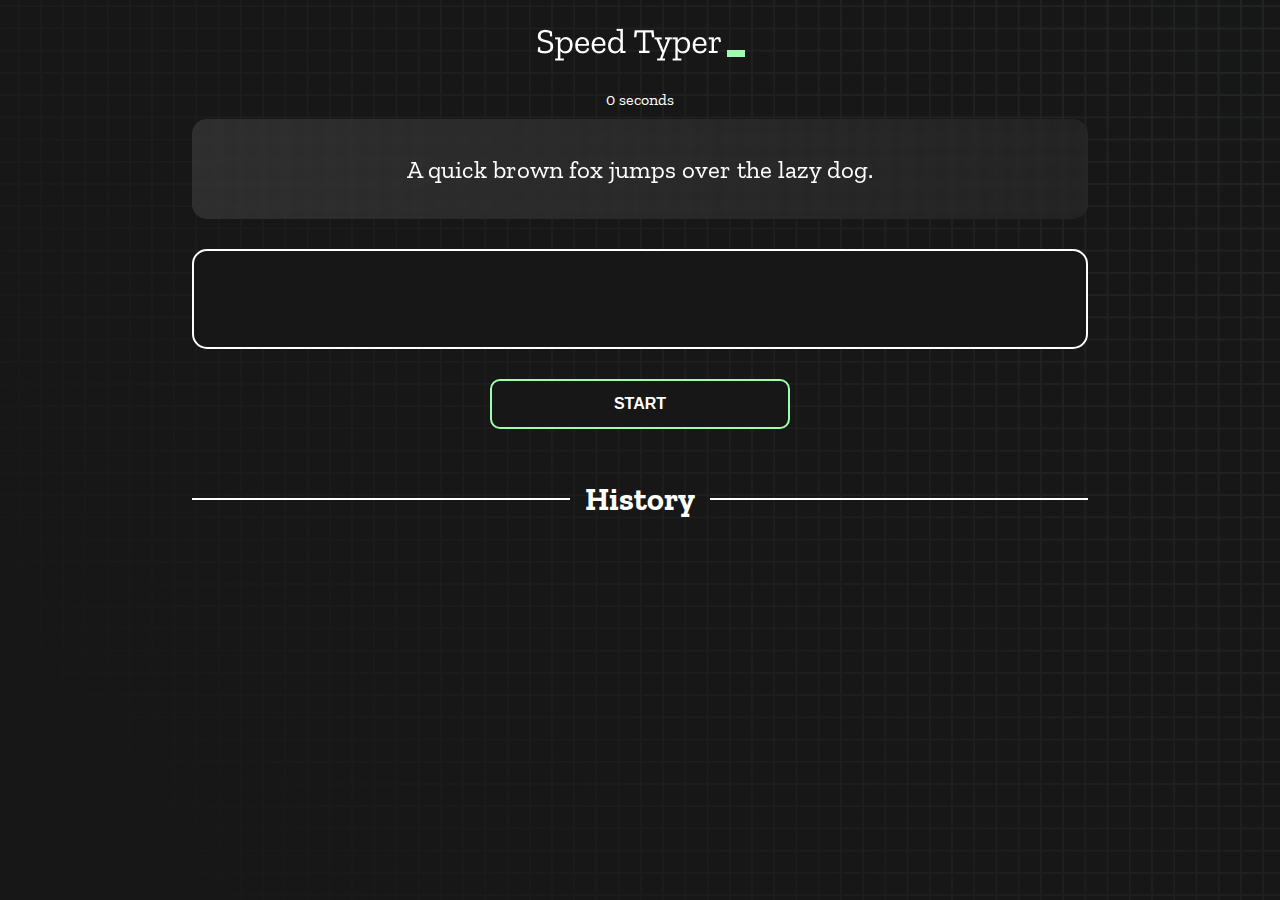
==== index.html @ 0050a8a4 "Initial commit" ====
<!DOCTYPE html>
<html lang="en">
  <head>
    <meta charset="UTF-8" />
    <meta http-equiv="X-UA-Compatible" content="IE=edge" />
    <meta name="viewport" content="width=device-width, initial-scale=1.0" />
    <title>Speed Monster</title>
    <link rel="stylesheet" href="styles.css" />
    <link rel="preconnect" href="https://fonts.googleapis.com" />
    <link rel="preconnect" href="https://fonts.gstatic.com" crossorigin />
    <link
      href="https://fonts.googleapis.com/css2?family=Zilla+Slab:wght@300;400;500&display=swap"
      rel="stylesheet"
    />
  </head>
  <body>
    <h1 class="title"><img src="./logo.png" /></h1>
    <div id="show-time">0 seconds</div>

    <div class="box-container">
      <div id="question"></div>

      <div id="display" class="inactive"></div>

      <div class="buttons">
        <button id="starts">START</button>
      </div>

      <div class="divider-container">
        <div class="line"></div>
        <h1 class="title2">History</h1>
        <div class="line"></div>
      </div>
      <div id="histories"></div>
    </div>

    <div id="countdown"></div>
    <div id="modal-background" class="hidden"></div>
    <div id="result" class="hidden"></div>

    <script src="./history.js"></script>
    <script src="./script.js"></script>
  </body>
</html>
---- styles.css ----
* {
  padding: 0;
  margin: 0;
  box-sizing: border-box;
}

body {
  background-image: url("./bg.png");
  background-size: cover;
  background-position: left top;
  font-family: "Zilla Slab", serif;
}

.box-container {
  width: 70%;
  margin: 0 auto;
}

#question {
  height: 100px;
  display: flex;
  align-items: center;
  justify-content: center;
  color: white;
  font-size: 25px;
  border-radius: 15px;
  background: rgb(255, 255, 255);
  background: linear-gradient(
    92.49deg,
    rgba(255, 255, 255, 0.1) 0.18%,
    rgba(255, 255, 255, 0.05) 99.85%
  );
  backdrop-filter: blur(5px);
  margin-bottom: 30px;
}

#display {
  height: 100px;
  display: flex;
  flex-wrap: wrap;
  align-items: center;
  padding-left: 5rem;
  color: white;
  font-size: 32px;
  background-color: #171717;
  border: 2px solid #9dffad;
  border-radius: 15px;
}

#countdown {
  position: fixed;
  height: 100vh;
  width: 100vw;
  background-color: rgba(0, 0, 0, 0.8);
  top: 0;
  left: 0;
  display: flex;
  align-items: center;
  justify-content: center;
  font-size: 3rem;
  color: white;
  display: none;
}
#result {
  position: fixed;
  top: 10%; 
  left: 10%;
  transform: translate(-50%, -50%);
  height: 250px;
  width: 400px;
  background-color: #171717;
  border-radius: 15px;
  border: 2px solid #9dffad;
  color: white;
  text-align: center;
  padding: 2rem;
}
#show-time{
  text-align: center;
  color: white;
  margin: 10px 0;
}

.green {
  color: #9dffad;
}
.red {
  color: #eb6565;
}
.bold {
  font-weight: 700;
}
.inactive {
  border: 2px solid white !important;
}
.hidden {
  display: none;
}
.title {
  text-align: center;
  color: white;
  margin: 20px 0;
}

.divider-container {
  height: 80px;
  display: flex;
  justify-content: center;
  align-items: center;
  gap: 15px;
  margin: 0 auto;
}

.line {
  height: 2px;
  background: white;
  width: 100%;
}

.title2 {
  color: white;
  display: block;
}

.buttons {
  display: flex;
  justify-content: center;
  margin: 30px 0;
}
button {
  padding: 10px 20px;
  border: none;
  font-size: 16px;
  font-weight: bold;
  width: 300px;
  height: 50px;
  color: white;
  background-color: #171717;
  border-radius: 10px;
  border: 2px solid #9dffad;
  cursor: pointer;
}

#histories {
  display: flex;
  flex-wrap: wrap;
  justify-content: space-around;
}

.card {
  width: 100%;
  height: 100%;
  padding: 50px;
  display: flex;
  justify-content: space-between;
  align-items: center;
  padding: 20px 30px;
  color: white;
  border-radius: 15px;
  background: rgb(255, 255, 255);
  background: linear-gradient(
    92.49deg,
    rgba(255, 255, 255, 0.1) 0.18%,
    rgba(255, 255, 255, 0.05) 99.85%
  );
  backdrop-filter: blur(5px);
  margin-bottom: 30px;
}

#modal-background {
  background: rgb(255, 255, 255);
  background: linear-gradient(
    92.49deg,
    rgba(255, 255, 255, 0.1) 0.18%,
    rgba(255, 255, 255, 0.05) 99.85%
  );
  backdrop-filter: blur(5px);
  height: 100vh;
  width: 100%;
  position: fixed;
  top: 0;
}

@media only screen and (max-width: 700px) {
  .box-container {
    padding: 0 20px;
    width: 100%;
  }
  .card {
    flex-direction: column;
  }
}
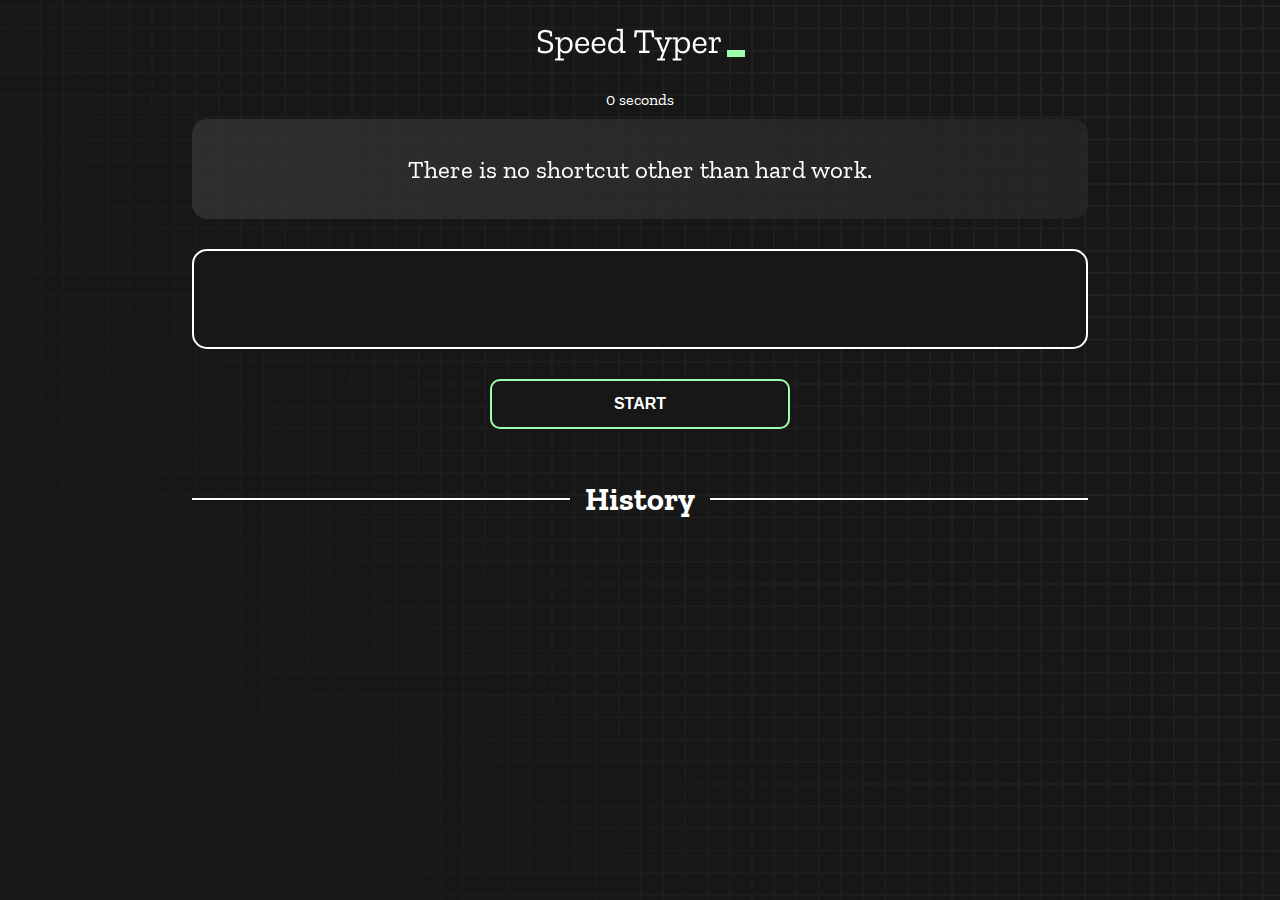
==== commit aff39dae: "fourth commit" ====
--- a/index.html
+++ b/index.html
@@ -12,6 +12,8 @@
       href="https://fonts.googleapis.com/css2?family=Zilla+Slab:wght@300;400;500&display=swap"
       rel="stylesheet"
     />
+    <link href="https://cdn.jsdelivr.net/npm/bootstrap@5.0.2/dist/css/bootstrap.min.css" rel="stylesheet" 
+    integrity="sha384-EVSTQN3/azprG1Anm3QDgpJLIm9Nao0Yz1ztcQTwFspd3yD65VohhpuuCOmLASjC" crossorigin="anonymous">
   </head>
   <body>
     <h1 class="title"><img src="./logo.png" /></h1>
@@ -31,8 +33,9 @@
         <h1 class="title2">History</h1>
         <div class="line"></div>
       </div>
-      <div id="histories"></div>
-    </div>
+
+        <div id="histories" class="row row-cols-1 row-cols-md-2 row-cols-lg-3 mb-5  g-4">
+      </div>
 
     <div id="countdown"></div>
     <div id="modal-background" class="hidden"></div>
--- a/styles.css
+++ b/styles.css
@@ -65,7 +65,7 @@
   position: fixed;
   top: 10%; 
   left: 10%;
-  transform: translate(-50%, -50%);
+  transform: translate(70%, 10%);
   height: 250px;
   width: 400px;
   background-color: #171717;
@@ -154,6 +154,7 @@
   display: flex;
   justify-content: space-between;
   align-items: center;
+  text-align: center;
   padding: 20px 30px;
   color: white;
   border-radius: 15px;
@@ -162,7 +163,7 @@
     92.49deg,
     rgba(255, 255, 255, 0.1) 0.18%,
     rgba(255, 255, 255, 0.05) 99.85%
-  );
+  )!important;
   backdrop-filter: blur(5px);
   margin-bottom: 30px;
 }
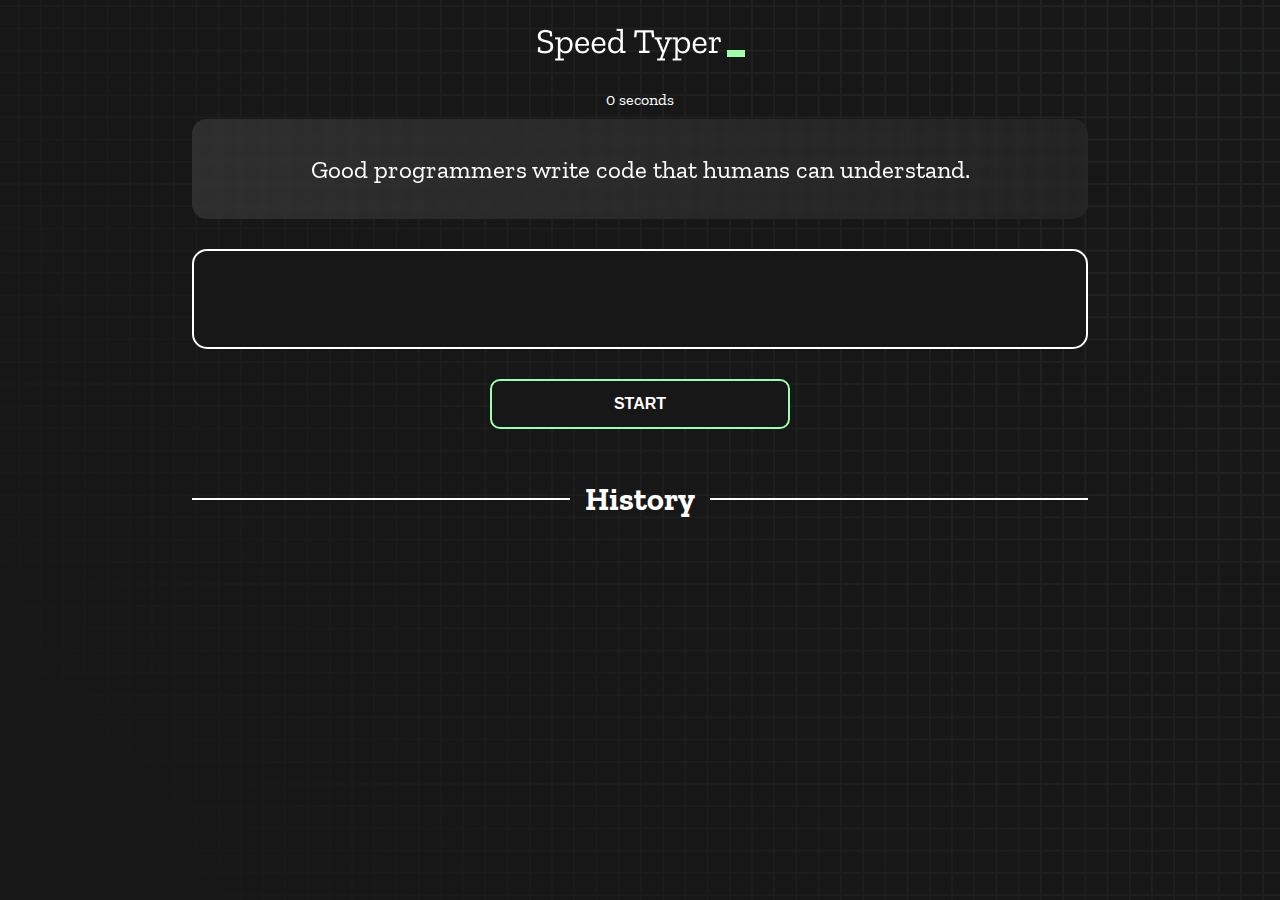
==== commit 4f095244: "fifth commit" ====
--- a/index.html
+++ b/index.html
@@ -40,7 +40,12 @@
     <div id="countdown"></div>
     <div id="modal-background" class="hidden"></div>
     <div id="result" class="hidden"></div>
-
+    <script src="https://cdn.jsdelivr.net/npm/@popperjs/core@2.9.2/dist/umd/popper.min.js" 
+    integrity="sha384-IQsoLXl5PILFhosVNubq5LC7Qb9DXgDA9i+tQ8Zj3iwWAwPtgFTxbJ8NT4GN1R8p" 
+    crossorigin="anonymous"></script>
+    <script src="https://cdn.jsdelivr.net/npm/bootstrap@5.0.2/dist/js/bootstrap.min.js" 
+    integrity="sha384-cVKIPhGWiC2Al4u+LWgxfKTRIcfu0JTxR+EQDz/bgldoEyl4H0zUF0QKbrJ0EcQF" 
+    crossorigin="anonymous"></script>
     <script src="./history.js"></script>
     <script src="./script.js"></script>
   </body>
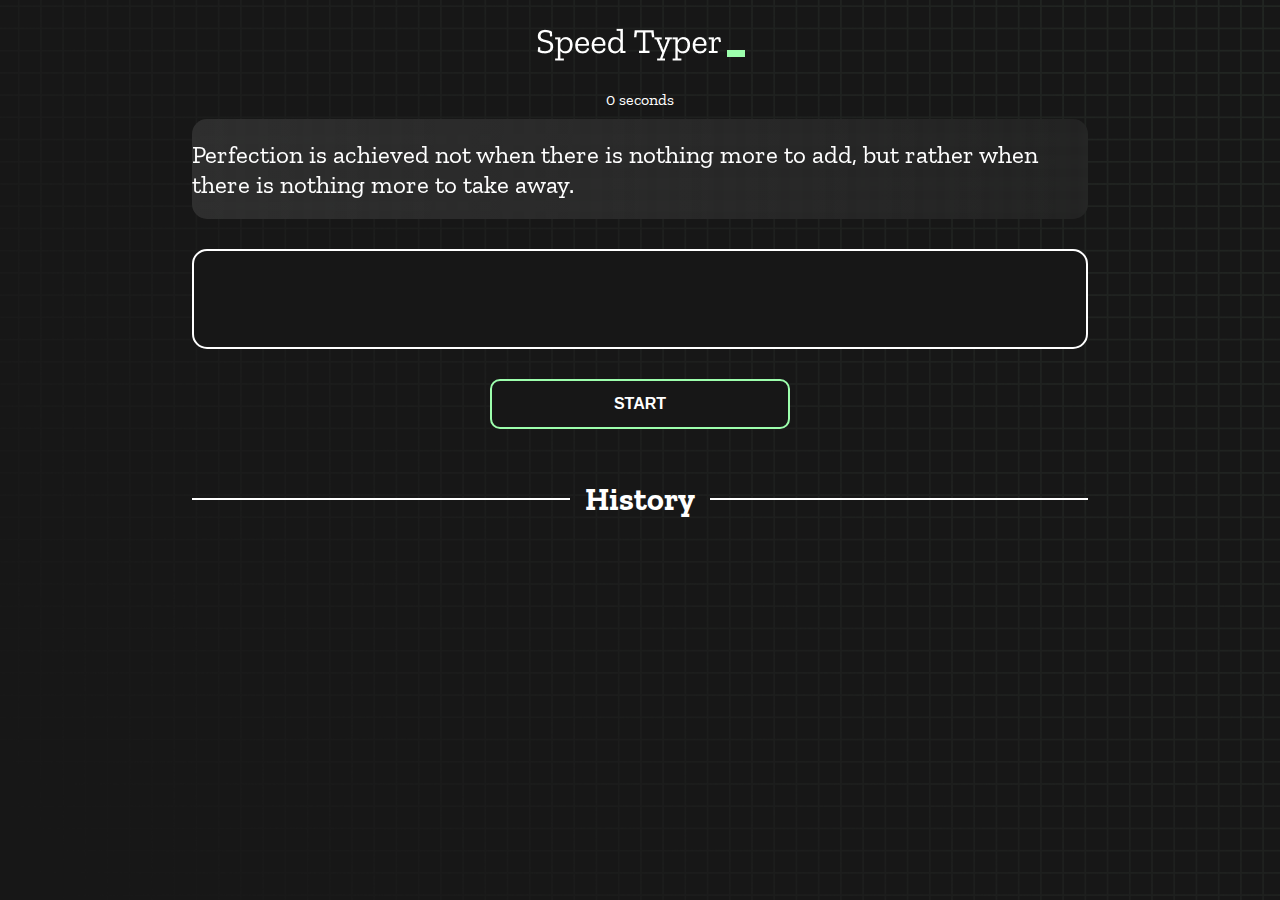
==== commit 341b6e38: "eight commit" ====
--- a/index.html
+++ b/index.html
@@ -1,52 +1,51 @@
 <!DOCTYPE html>
 <html lang="en">
-  <head>
-    <meta charset="UTF-8" />
-    <meta http-equiv="X-UA-Compatible" content="IE=edge" />
-    <meta name="viewport" content="width=device-width, initial-scale=1.0" />
-    <title>Speed Monster</title>
-    <link rel="stylesheet" href="styles.css" />
-    <link rel="preconnect" href="https://fonts.googleapis.com" />
-    <link rel="preconnect" href="https://fonts.gstatic.com" crossorigin />
-    <link
-      href="https://fonts.googleapis.com/css2?family=Zilla+Slab:wght@300;400;500&display=swap"
-      rel="stylesheet"
-    />
-    <link href="https://cdn.jsdelivr.net/npm/bootstrap@5.0.2/dist/css/bootstrap.min.css" rel="stylesheet" 
+<head>
+  <meta charset="UTF-8" />
+  <meta http-equiv="X-UA-Compatible" content="IE=edge" />
+  <meta name="viewport" content="width=device-width, initial-scale=1.0" />
+  <title>Speed Monster</title>
+  <link rel="stylesheet" href="styles.css" />
+  <link rel="preconnect" href="https://fonts.googleapis.com" />
+  <link rel="preconnect" href="https://fonts.gstatic.com" crossorigin />
+  <link href="https://fonts.googleapis.com/css2?family=Zilla+Slab:wght@300;400;500&display=swap" rel="stylesheet" />
+  <link href="https://cdn.jsdelivr.net/npm/bootstrap@5.0.2/dist/css/bootstrap.min.css" rel="stylesheet"
     integrity="sha384-EVSTQN3/azprG1Anm3QDgpJLIm9Nao0Yz1ztcQTwFspd3yD65VohhpuuCOmLASjC" crossorigin="anonymous">
-  </head>
-  <body>
-    <h1 class="title"><img src="./logo.png" /></h1>
-    <div id="show-time">0 seconds</div>
+</head>
+<body>
+  <h1 class="title"><img src="./logo.png" /></h1>
+  <div id="show-time">0 seconds</div>
 
-    <div class="box-container">
-      <div id="question"></div>
+  <div class="box-container">
+    <div id="question"></div>
 
-      <div id="display" class="inactive"></div>
+    <div id="display" class="inactive"></div>
 
-      <div class="buttons">
-        <button id="starts">START</button>
-      </div>
+    <div class="buttons">
+      <button id="starts">START</button>
+    </div>
 
-      <div class="divider-container">
-        <div class="line"></div>
-        <h1 class="title2">History</h1>
-        <div class="line"></div>
-      </div>
+    <div class="divider-container">
+      <div class="line"></div>
+      <h1 class="title2">History</h1>
+      <div class="line"></div>
+    </div>
 
-        <div id="histories" class="row row-cols-1 row-cols-md-2 row-cols-lg-3 mb-5  g-4">
-      </div>
+    <div id="histories" class="row row-cols-1 row-cols-md-2 row-cols-lg-3 mb-5  g-4">
+    </div>
 
     <div id="countdown"></div>
     <div id="modal-background" class="hidden"></div>
     <div id="result" class="hidden"></div>
-    <script src="https://cdn.jsdelivr.net/npm/@popperjs/core@2.9.2/dist/umd/popper.min.js" 
-    integrity="sha384-IQsoLXl5PILFhosVNubq5LC7Qb9DXgDA9i+tQ8Zj3iwWAwPtgFTxbJ8NT4GN1R8p" 
-    crossorigin="anonymous"></script>
-    <script src="https://cdn.jsdelivr.net/npm/bootstrap@5.0.2/dist/js/bootstrap.min.js" 
-    integrity="sha384-cVKIPhGWiC2Al4u+LWgxfKTRIcfu0JTxR+EQDz/bgldoEyl4H0zUF0QKbrJ0EcQF" 
-    crossorigin="anonymous"></script>
+
+
+    <script src="https://cdn.jsdelivr.net/npm/@popperjs/core@2.9.2/dist/umd/popper.min.js"
+      integrity="sha384-IQsoLXl5PILFhosVNubq5LC7Qb9DXgDA9i+tQ8Zj3iwWAwPtgFTxbJ8NT4GN1R8p"
+      crossorigin="anonymous"></script>
+    <script src="https://cdn.jsdelivr.net/npm/bootstrap@5.0.2/dist/js/bootstrap.min.js"
+      integrity="sha384-cVKIPhGWiC2Al4u+LWgxfKTRIcfu0JTxR+EQDz/bgldoEyl4H0zUF0QKbrJ0EcQF"
+      crossorigin="anonymous"></script>
     <script src="./history.js"></script>
     <script src="./script.js"></script>
-  </body>
-</html>
+</body>
+</html>--- a/styles.css
+++ b/styles.css
@@ -157,14 +157,14 @@
   text-align: center;
   padding: 20px 30px;
   color: white;
-  border-radius: 15px;
+  border-radius: 15px !important;
   background: rgb(255, 255, 255);
   background: linear-gradient(
     92.49deg,
     rgba(255, 255, 255, 0.1) 0.18%,
     rgba(255, 255, 255, 0.05) 99.85%
   )!important;
-  backdrop-filter: blur(5px);
+  backdrop-filter: blur(5px) !important;
   margin-bottom: 30px;
 }
 
@@ -182,12 +182,22 @@
   top: 0;
 }
 
-@media only screen and (max-width: 700px) {
+@media only screen and (max-width: 768px) {
   .box-container {
     padding: 0 20px;
     width: 100%;
   }
+  #result{
+    transform: translate(30%, 10%);
+  }
   .card {
     flex-direction: column;
   }
 }
+@media only screen and (max-width: 500px) {
+
+  #result{
+    transform: translate(-5%, 10%);
+  }
+
+}
